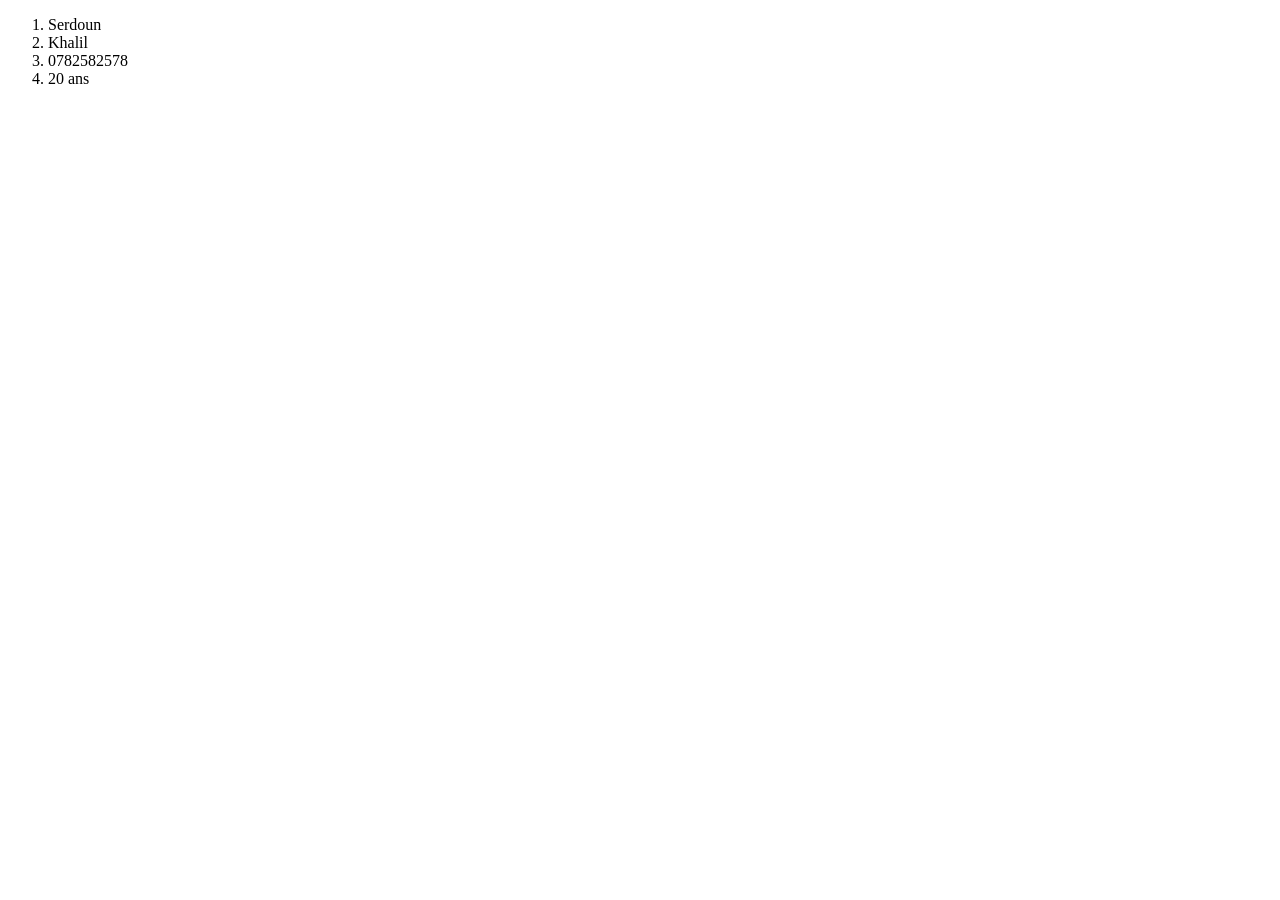
==== cv/cv.html @ 0219cc58 "tp4" ====
<!DOCTYPE html>
<html lang="en">
<head>
    <meta charset="UTF-8">
    <meta name="viewport" content="width=device-width, initial-scale=1.0">
    <title>CV Khalil Serdoun</title>
</head>
<body>
    <header>
    <ol>
        <li>Serdoun</li>
        <li>Khalil</li>
        <li>0782582578</li>
        <li>20 ans</li>
    </ol>    </header>

    
</body>
</html>
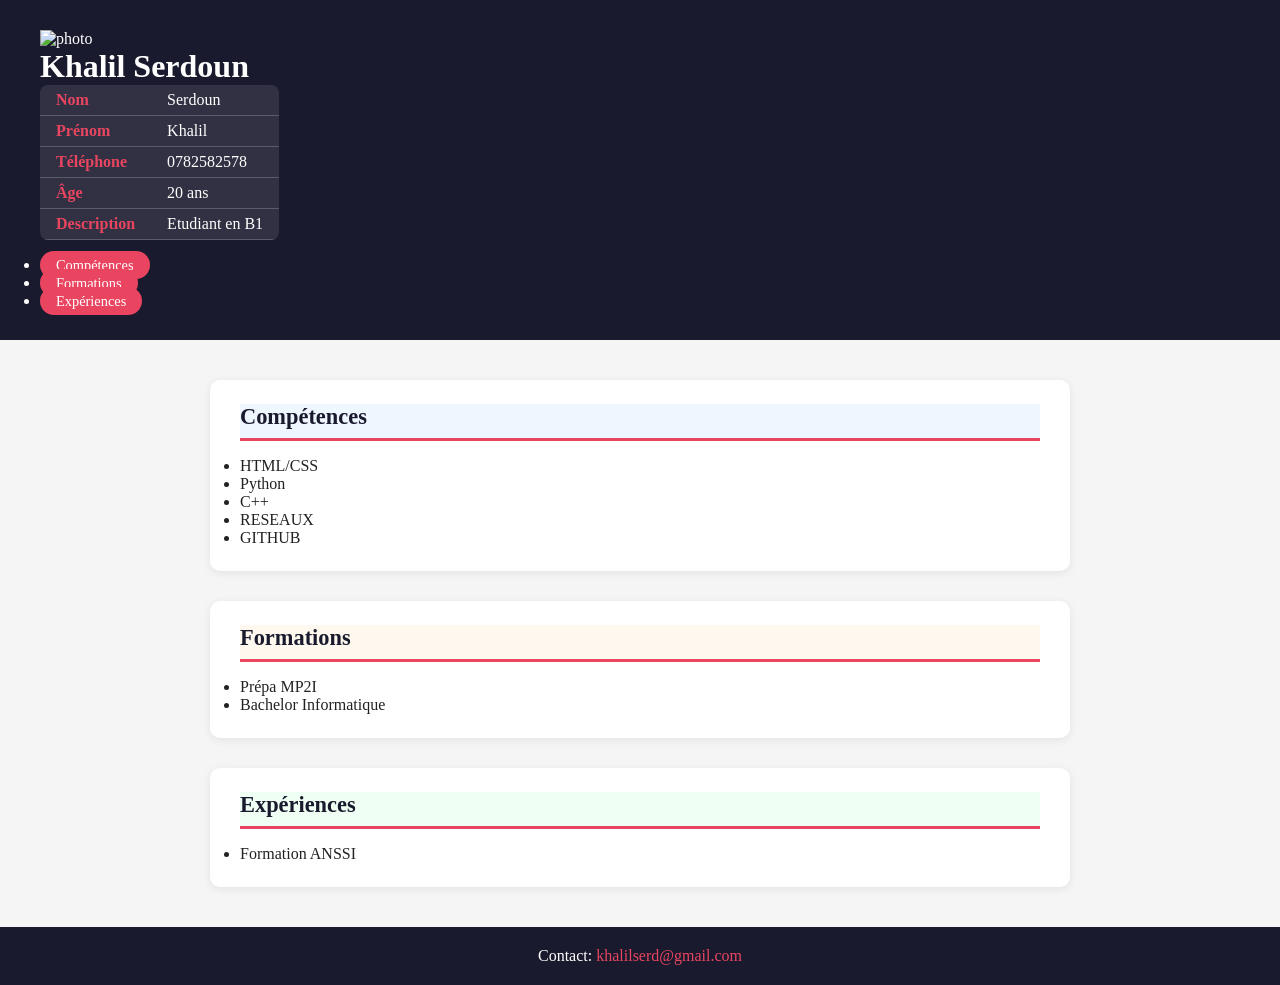
==== commit ef96913d: "fin cv" ====
--- a/cv/cv.html
+++ b/cv/cv.html
@@ -4,16 +4,74 @@
     <meta charset="UTF-8">
     <meta name="viewport" content="width=device-width, initial-scale=1.0">
     <title>CV Khalil Serdoun</title>
+    <link rel="stylesheet" href="style.css">
 </head>
 <body>
     <header>
-    <ol>
-        <li>Serdoun</li>
-        <li>Khalil</li>
-        <li>0782582578</li>
-        <li>20 ans</li>
-    </ol>    </header>
+        <img src="https://upload.wikimedia.org/wikipedia/commons/0/03/Twitter_default_profile_400x400.png" alt="photo">
+            <h1>Khalil Serdoun
 
-    
-</body>
+            </h1>
+            <table>
+                <tr>
+                <td>Nom</td>
+                    <td>Serdoun</td>
+                </tr>
+                <tr>
+                    <td>Prénom</td>
+                    <td>Khalil</td>
+                </tr>
+                <tr>
+                    <td>Téléphone</td>
+                    <td>0782582578</td>
+                </tr>
+                <tr>
+                    <td>Âge</td>
+                    <td>20 ans</td>
+                </tr>
+                <tr>
+                    <td>Description</td>
+                    <td>Etudiant en B1</td>
+                </tr>
+            </table>
+        <nav>
+            <ul>
+                <li><a href="#competences">Compétences</a></li>
+                <li><a href="#formations">Formations</a></li>
+                <li><a href="#experiences">Expériences</a></li>
+            </ul>
+        </nav>
+        </header>
+
+        <main>
+        <section>
+            <h2 id="competences">Compétences</h2>
+            <ul>
+                <li>HTML/CSS</li>
+                <li>Python</li>
+                <li>C++</li>
+                <li>RESEAUX</li>
+                <li>GITHUB</li>
+            </ul>
+        </section>
+
+        <section>
+            <h2 id="formations">Formations</h2>
+            <ul>
+                <li>Prépa MP2I</li>
+                <li>Bachelor Informatique</li>
+            </ul>
+        </section>
+
+        <section>
+            <h2 id="experiences">Expériences</h2>
+            <ul>
+                <li>Formation ANSSI</li>
+            </ul>
+        </section>  
+        </main>
+        <footer>
+            <p>Contact: <a href="mailto:khalilserd@gmail.com">khalilserd@gmail.com</a></p>
+        </footer>
+    </body>
 </html>
--- a/cv/style.css
+++ b/cv/style.css
@@ -0,0 +1,195 @@
+* {
+    margin: 0;
+    padding: 0;
+    box-sizing: border-box;
+}
+
+body {
+    font-family: 'Georgia', serif;
+    color: #222;
+    background-color: #f5f5f5;
+}
+
+header {
+    background-image: url('../photo-fond.jpg');
+    background-color: #1a1a2e; 
+    background-size: cover;
+    background-position: center;
+    color: white;
+    padding: 30px 40px;
+    width: 100%;
+}
+
+.header-content {
+    display: flex;
+    align-items: flex-start;
+    gap: 30px;
+    margin-bottom: 20px;
+}
+
+.photo {
+    width: 130px;
+    height: 130px;
+    border-radius: 50%;
+    border: 4px solid white;
+    object-fit: cover;
+}
+
+.header-info h1 {
+    font-size: 2rem;
+    margin-bottom: 12px;
+}
+
+table {
+    border-collapse: collapse;
+    background-color: rgba(255, 255, 255, 0.1);
+    border-radius: 8px;
+    overflow: hidden;
+}
+
+th {
+    background-color: #e94560;
+    color: white;
+    padding: 8px 16px;
+    text-align: center;
+    font-size: 1rem;
+}
+
+td {
+    padding: 6px 16px;
+    border-bottom: 1px solid rgba(255,255,255,0.2);
+    color: white;
+}
+
+td:first-child {
+    font-weight: bold;
+    color: #e94560;
+}
+
+nav {
+    margin-top: 16px;
+    display: flex;
+    gap: 16px;
+    flex-wrap: wrap;
+}
+
+nav a {
+    color: white;
+    background-color: #e94560;
+    padding: 6px 16px;
+    border-radius: 20px;
+    text-decoration: none;
+    font-size: 0.9rem;
+    transition: background-color 0.3s;
+}
+
+nav a:hover {
+    background-color: #c73652;
+}
+
+.reseaux {
+    margin-top: 12px;
+    display: flex;
+    gap: 12px;
+}
+
+.reseaux a {
+    color: #e94560;
+    text-decoration: none;
+    font-weight: bold;
+    border: 2px solid #e94560;
+    padding: 4px 12px;
+    border-radius: 4px;
+    transition: all 0.3s;
+}
+
+.reseaux a:hover {
+    background-color: #e94560;
+    color: white;
+}
+
+main {
+    max-width: 900px;
+    margin: 40px auto;
+    padding: 0 20px;
+    display: flex;
+    flex-direction: column;
+    gap: 30px;
+}
+
+section {
+    background-color: white;
+    border-radius: 10px;
+    padding: 24px 30px;
+    box-shadow: 0 2px 10px rgba(0,0,0,0.08);
+}
+
+section h2 {
+    font-size: 1.4rem;
+    color: #1a1a2e;
+    border-bottom: 3px solid #e94560;
+    padding-bottom: 8px;
+    margin-bottom: 16px;
+}
+
+#competences {
+    background-color: #eef6ff;
+}
+
+#formations {
+    background-color: #fff8ee;
+}
+
+#experiences {
+    background-color: #f0fff4;
+}
+
+#competences ol {
+    padding-left: 20px;
+    line-height: 2;
+}
+
+.ville {
+    font-weight: bold;
+    color: #e94560;
+}
+
+.formation, .experience {
+    margin-bottom: 20px;
+}
+
+.formation h3, .experience h3 {
+    font-size: 1.1rem;
+    color: #1a1a2e;
+    margin-bottom: 4px;
+}
+
+.formation p, .experience p {
+    color: #555;
+    font-size: 0.95rem;
+    margin-bottom: 4px;
+}
+
+.experience ul {
+    padding-left: 20px;
+    margin-top: 8px;
+    line-height: 1.8;
+    color: #444;
+}
+
+footer {
+    background-color: #1a1a2e;
+    color: white;
+    text-align: center;
+    padding: 20px;
+    width: 100%;
+}
+
+footer a {
+    color: #e94560;
+    text-decoration: none;
+}
+
+footer a:hover {
+    text-decoration: underline;
+}
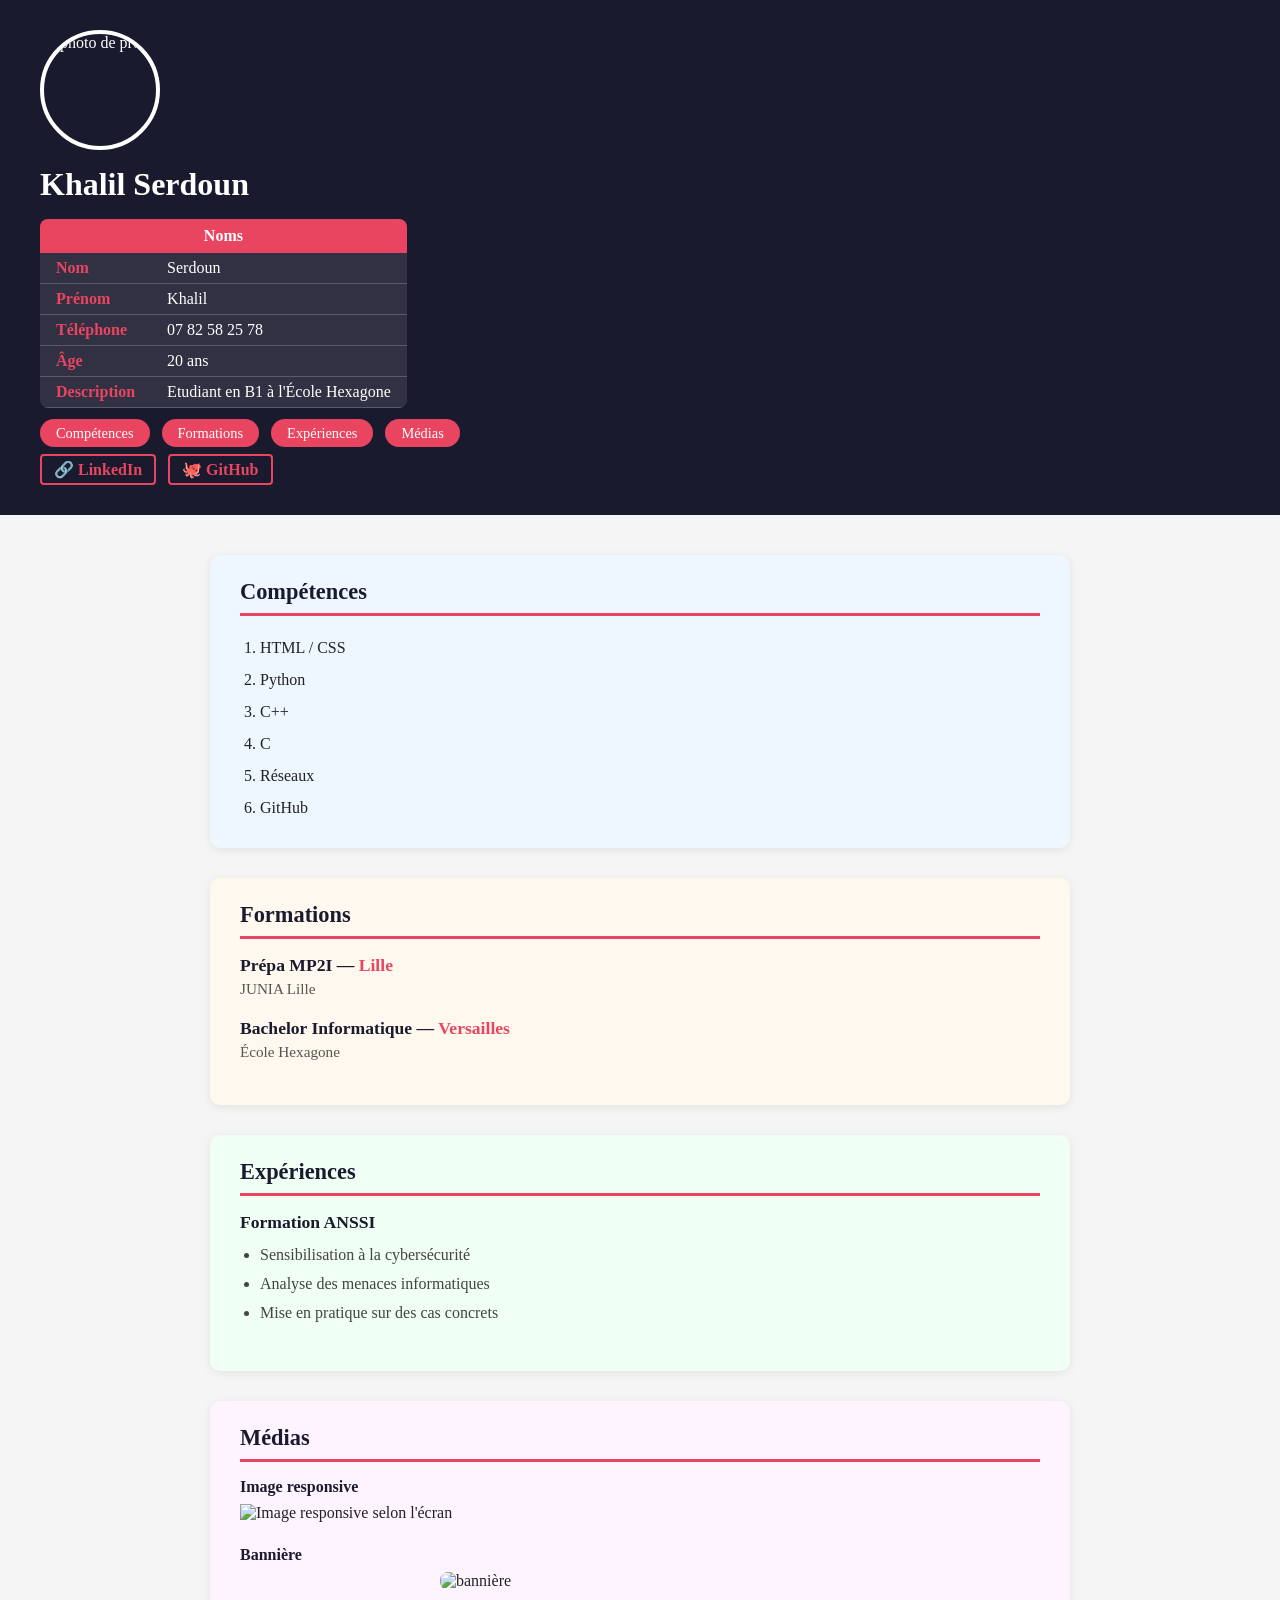
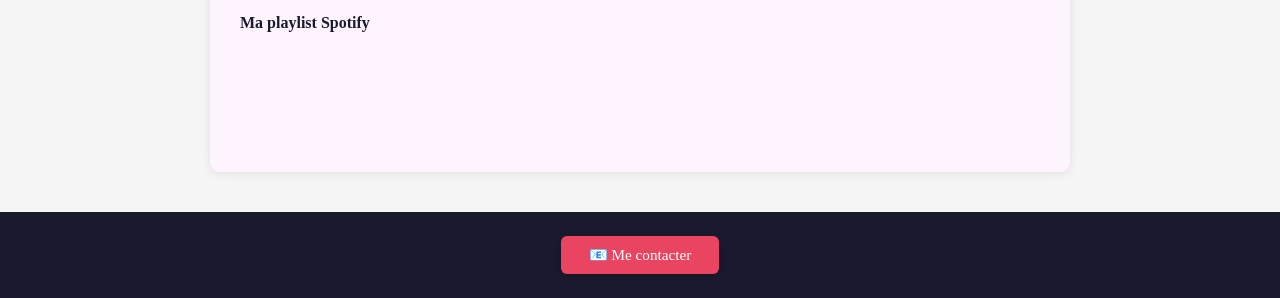
==== commit 4e3ce94a: "fin tp" ====
--- a/cv/cv.html
+++ b/cv/cv.html
@@ -1,20 +1,31 @@
 <!DOCTYPE html>
-<html lang="en">
+<html lang="fr">
+
 <head>
     <meta charset="UTF-8">
     <meta name="viewport" content="width=device-width, initial-scale=1.0">
     <title>CV Khalil Serdoun</title>
     <link rel="stylesheet" href="style.css">
 </head>
+
 <body>
     <header>
-        <img src="https://upload.wikimedia.org/wikipedia/commons/0/03/Twitter_default_profile_400x400.png" alt="photo">
-            <h1>Khalil Serdoun
 
-            </h1>
-            <table>
+
+        <img src="https://upload.wikimedia.org/wikipedia/commons/0/03/Twitter_default_profile_400x400.png" alt="photo de profil" class="photo">
+
+        <h1>Khalil Serdoun</h1>
+
+        <!-- Tableau des infos personnelles -->
+        <table>
+            <thead>
                 <tr>
-                <td>Nom</td>
+                    <th colspan="2">Noms</th>
+                </tr>
+            </thead>
+            <tbody>
+                <tr>
+                    <td>Nom</td>
                     <td>Serdoun</td>
                 </tr>
                 <tr>
@@ -23,7 +34,7 @@
                 </tr>
                 <tr>
                     <td>Téléphone</td>
-                    <td>0782582578</td>
+                    <td>07 82 58 25 78</td>
                 </tr>
                 <tr>
                     <td>Âge</td>
@@ -31,47 +42,115 @@
                 </tr>
                 <tr>
                     <td>Description</td>
-                    <td>Etudiant en B1</td>
+                    <td>Etudiant en B1 à l'École Hexagone</td>
                 </tr>
-            </table>
+            </tbody>
+        </table>
+
+        <!-- Navigation vers les sections -->
         <nav>
             <ul>
                 <li><a href="#competences">Compétences</a></li>
                 <li><a href="#formations">Formations</a></li>
                 <li><a href="#experiences">Expériences</a></li>
+                <li><a href="#medias">Médias</a></li>
             </ul>
         </nav>
-        </header>
 
-        <main>
-        <section>
-            <h2 id="competences">Compétences</h2>
-            <ul>
-                <li>HTML/CSS</li>
+  
+        <div class="reseaux">
+            <a href="https://www.linkedin.com" target="_blank">🔗 LinkedIn</a>
+            <a href="https://github.com/Khaboule" target="_blank">🐙 GitHub</a>
+        </div>
+
+    </header>
+
+    <main>
+
+
+        <section id="competences">
+            <h2>Compétences</h2>
+            <ol>
+                <li>HTML / CSS</li>
                 <li>Python</li>
                 <li>C++</li>
-                <li>RESEAUX</li>
-                <li>GITHUB</li>
-            </ul>
+                <li>C</li>
+                <li>Réseaux</li>
+                <li>GitHub</li>
+
+            </ol>
         </section>
 
-        <section>
-            <h2 id="formations">Formations</h2>
-            <ul>
-                <li>Prépa MP2I</li>
-                <li>Bachelor Informatique</li>
-            </ul>
+
+        <section id="formations">
+            <h2>Formations</h2>
+            <article class="formation">
+                <h3>Prépa MP2I — <span class="ville">Lille</span></h3>
+                <p>JUNIA Lille</p>
+            </article>
+            <article class="formation">
+                <h3>Bachelor Informatique — <span class="ville">Versailles</span></h3>
+                <p>École Hexagone</p>
+            </article>
         </section>
 
-        <section>
-            <h2 id="experiences">Expériences</h2>
-            <ul>
-                <li>Formation ANSSI</li>
-            </ul>
-        </section>  
-        </main>
-        <footer>
-            <p>Contact: <a href="mailto:khalilserd@gmail.com">khalilserd@gmail.com</a></p>
-        </footer>
-    </body>
+
+        <section id="experiences">
+            <h2>Expériences</h2>
+            <article class="experience">
+                <h3>Formation ANSSI</h3>
+                <ul>
+                    <li>Sensibilisation à la cybersécurité</li>
+                    <li>Analyse des menaces informatiques</li>
+                    <li>Mise en pratique sur des cas concrets</li>
+                </ul>
+            </article>
+        </section>
+
+
+        <section id="medias">
+            <h2>Médias</h2>
+
+
+            <div class="media-bloc">
+                <h3>Image responsive</h3>
+                <picture>
+                    <!-- Desktop >= 768px -->
+                    <source media="(min-width: 768px)" srcset="https://picsum.photos/800/200">
+                    <!-- Tablette >= 480px -->
+                    <source media="(min-width: 480px)" srcset="https://picsum.photos/500/180">
+                    <!-- Mobile fallback -->
+                    <img src="https://picsum.photos/300/120" alt="Image responsive selon l'écran">
+                </picture>
+            </div>
+
+            <!-- Image responsive centrée : 50% desktop, 80% tablette, 90% mobile -->
+            <div class="media-bloc">
+                <h3>Bannière</h3>
+                <img src="https://www.clipartmax.com/png/middle/233-2339124_vt-banner-template-by-vectorsmash-on-deviantart-banner.png" alt="bannière" class="img-responsive">
+            </div>
+
+
+            <div class="media-bloc masquer-mobile">
+                <h3>Ma playlist Spotify</h3>
+                <iframe
+                    src="https://open.spotify.com/playlist/45FW2LCLrlr5m7NvfB3F9R?si=c363a119e56345b8"
+                    width="100%"
+                    height="80"
+                    frameborder="0"
+                    allow="autoplay; clipboard-write; encrypted-media; fullscreen; picture-in-picture">
+                </iframe>
+            </div>
+
+        </section>
+
+    </main>
+
+
+    <footer>
+        <a href="mailto:khalilserd@gmail.com" class="btn-contact">📧 Me contacter</a>
+    </footer>
+
+</body>
+
 </html>
--- a/cv/style.css
+++ b/cv/style.css
@@ -10,9 +10,9 @@
     background-color: #f5f5f5;
 }
 
+
 header {
-    background-image: url('../photo-fond.jpg');
-    background-color: #1a1a2e; 
+    background-color: #1a1a2e;
     background-size: cover;
     background-position: center;
     color: white;
@@ -20,31 +20,29 @@
     width: 100%;
 }
 
-.header-content {
-    display: flex;
-    align-items: flex-start;
-    gap: 30px;
-    margin-bottom: 20px;
-}
-
-.photo {
-    width: 130px;
-    height: 130px;
+
+header .photo {
+    width: 120px;
+    height: 120px;
     border-radius: 50%;
     border: 4px solid white;
     object-fit: cover;
-}
-
-.header-info h1 {
+    display: block;
+    margin-bottom: 16px;
+}
+
+header h1 {
     font-size: 2rem;
-    margin-bottom: 12px;
-}
+    margin-bottom: 16px;
+}
+
 
 table {
     border-collapse: collapse;
     background-color: rgba(255, 255, 255, 0.1);
     border-radius: 8px;
     overflow: hidden;
+    margin-bottom: 16px;
 }
 
 th {
@@ -57,7 +55,7 @@
 
 td {
     padding: 6px 16px;
-    border-bottom: 1px solid rgba(255,255,255,0.2);
+    border-bottom: 1px solid rgba(255, 255, 255, 0.2);
     color: white;
 }
 
@@ -66,10 +64,15 @@
     color: #e94560;
 }
 
+
 nav {
     margin-top: 16px;
+}
+
+nav ul {
+    list-style: none;
     display: flex;
-    gap: 16px;
+    gap: 12px;
     flex-wrap: wrap;
 }
 
@@ -87,10 +90,12 @@
     background-color: #c73652;
 }
 
+
 .reseaux {
     margin-top: 12px;
     display: flex;
     gap: 12px;
+    flex-wrap: wrap;
 }
 
 .reseaux a {
@@ -108,6 +113,7 @@
     color: white;
 }
 
+
 main {
     max-width: 900px;
     margin: 40px auto;
@@ -117,11 +123,12 @@
     gap: 30px;
 }
 
+
 section {
     background-color: white;
     border-radius: 10px;
     padding: 24px 30px;
-    box-shadow: 0 2px 10px rgba(0,0,0,0.08);
+    box-shadow: 0 2px 10px rgba(0, 0, 0, 0.08);
 }
 
 section h2 {
@@ -132,27 +139,24 @@
     margin-bottom: 16px;
 }
 
-#competences {
-    background-color: #eef6ff;
-}
-
-#formations {
-    background-color: #fff8ee;
-}
-
-#experiences {
-    background-color: #f0fff4;
-}
+
+#competences { background-color: #eef6ff; }
+#formations   { background-color: #fff8ee; }
+#experiences  { background-color: #f0fff4; }
+#medias       { background-color: #fdf4ff; }
+
 
 #competences ol {
     padding-left: 20px;
     line-height: 2;
 }
 
+
 .ville {
     font-weight: bold;
     color: #e94560;
 }
+
 
 .formation, .experience {
     margin-bottom: 20px;
@@ -177,19 +181,135 @@
     color: #444;
 }
 
+
+.media-bloc {
+    margin-bottom: 24px;
+}
+
+.media-bloc h3 {
+    font-size: 1rem;
+    color: #1a1a2e;
+    margin-bottom: 8px;
+}
+
+
+audio {
+    width: 100%;
+}
+
+
+.img-responsive {
+    width: 50%;
+    display: block;
+    margin: 0 auto;
+    border-radius: 8px;
+}
+
+
 footer {
     background-color: #1a1a2e;
     color: white;
     text-align: center;
-    padding: 20px;
+    padding: 24px 20px;
     width: 100%;
-}
-
-footer a {
+    display: flex;
+    flex-direction: column;
+    align-items: center;
+    gap: 12px;
+}
+
+footer p {
+    font-size: 0.9rem;
+    color: #aaa;
+}
+
+
+.btn-contact {
+    background-color: #e94560;
+    color: white;
+    padding: 10px 28px;
+    border-radius: 6px;
+    text-decoration: none;
+    font-size: 0.95rem;
+    transition: all 0.3s;
+    box-shadow: 0 2px 8px rgba(0, 0, 0, 0.2);
+}
+
+.btn-contact:hover {
+    background-color: white;
     color: #e94560;
-    text-decoration: none;
-}
-
-footer a:hover {
-    text-decoration: underline;
+    cursor: pointer;
+    box-shadow: 0 4px 15px rgba(233, 69, 96, 0.5);
+}
+
+
+
+
+@media (max-width: 768px) {
+
+    header {
+        padding: 20px 24px;
+    }
+
+    header h1 {
+        font-size: 1.6rem;
+    }
+
+
+    .img-responsive {
+        width: 80%;
+    }
+
+    main {
+        margin: 24px auto;
+    }
+
+    table {
+        font-size: 0.9rem;
+    }
+}
+
+
+@media (max-width: 480px) {
+
+    header {
+        padding: 16px;
+    }
+
+    header h1 {
+        font-size: 1.3rem;
+    }
+
+
+    .img-responsive {
+        width: 90%;
+    }
+
+
+    .masquer-mobile {
+        display: none;
+    }
+
+    nav ul {
+        flex-direction: column;
+        gap: 8px;
+    }
+
+    table {
+        font-size: 0.85rem;
+        width: 100%;
+    }
+
+    td, th {
+        padding: 4px 10px;
+    }
+
+    section {
+        padding: 16px;
+    }
+
+    .btn-contact {
+        padding: 10px 20px;
+        font-size: 0.9rem;
+    }
 }
